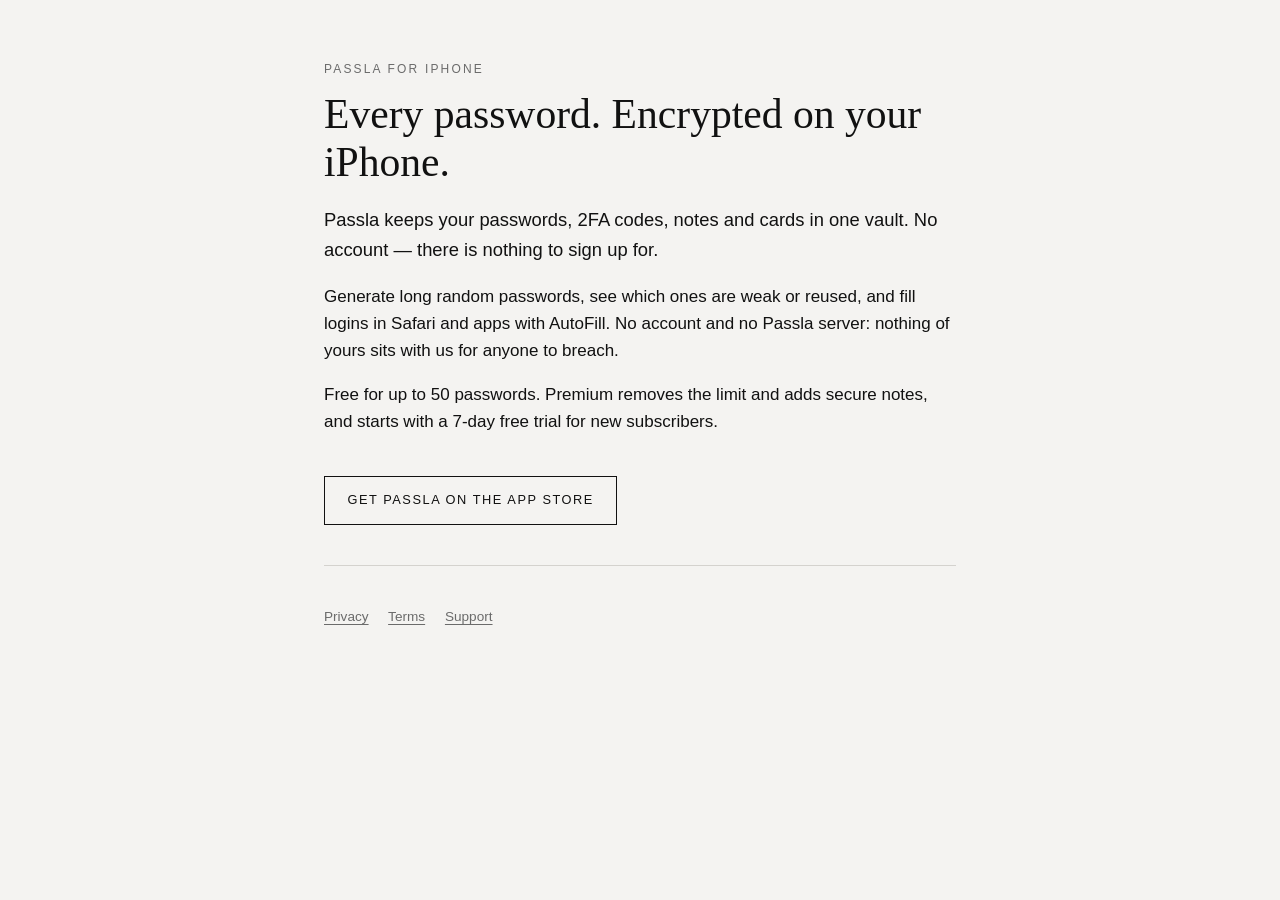
==== passla/index.html @ a2a9e6d6 "passla: site from Passla 5ec4833" ====
<!doctype html>
<html lang="en">
<head>
  <meta charset="utf-8">
  <meta name="viewport" content="width=device-width, initial-scale=1">
  <meta http-equiv="Content-Security-Policy" content="default-src 'self'; script-src 'self'; style-src 'self'; img-src 'self' data:; base-uri 'none'; form-action 'none'">
  <meta name="referrer" content="no-referrer">
  <title>Passla — Password Manager &amp; 2FA</title>
  <meta name="description" content="Passwords, 2FA codes, notes and cards in one vault, encrypted on your iPhone.">
  <link rel="stylesheet" href="style.css">
</head>
<body>
  <main>
    <p class="eyebrow">Passla for iPhone</p>
    <h1>Every password. Encrypted on your iPhone.</h1>
    <p class="lede">Passla keeps your passwords, 2FA codes, notes and cards in one vault. No account — there is nothing to sign up for.</p>
    <p>Generate long random passwords, see which ones are weak or reused, and fill logins in Safari and apps with AutoFill. No account and no Passla server: nothing of yours sits with us for anyone to breach.</p>
    <p>Free for up to 50 passwords. Premium removes the limit and adds secure notes, and starts with a 7-day free trial for new subscribers.</p>
    <a class="cta" href="get?ct=site">Get Passla on the App Store</a>
    <hr>
    <footer>
      <a href="privacy">Privacy</a>
      <a href="terms">Terms</a>
      <a href="support">Support</a>
    </footer>
  </main>
</body>
</html>
---- passla/style.css ----
:root {
  --ink: #111111;
  --paper: #f4f3f1;
  --gray: #6b6b6b;
  --hair: #d4d2ce;
}

@media (prefers-color-scheme: dark) {
  :root {
    --ink: #f4f3f1;
    --paper: #0c0c0e;
    --gray: #9a9a9a;
    --hair: #2e2e31;
  }
}

* {
  box-sizing: border-box;
}

body {
  margin: 0;
  background: var(--paper);
  color: var(--ink);
  font: 17px/1.6 -apple-system, BlinkMacSystemFont, 'Segoe UI', Roboto, Helvetica, Arial, sans-serif;
}

main {
  max-width: 42rem;
  margin: 0 auto;
  padding: 3rem 1.25rem 4rem;
}

h1,
h2 {
  font-family: 'Iowan Old Style', Georgia, 'Times New Roman', serif;
  font-weight: 400;
  line-height: 1.15;
}

h1 {
  font-size: 2.6rem;
  margin: 0 0 0.5rem;
}

h2 {
  font-size: 1.45rem;
  margin: 2.2rem 0 0.6rem;
}

.eyebrow {
  letter-spacing: 0.18em;
  text-transform: uppercase;
  font-size: 0.75rem;
  color: var(--gray);
}

.lede {
  font-size: 1.15rem;
}

a {
  color: inherit;
  text-underline-offset: 3px;
}

.cta {
  display: inline-block;
  margin-top: 1.5rem;
  padding: 0.8rem 1.4rem;
  border: 1px solid var(--ink);
  text-decoration: none;
  letter-spacing: 0.12em;
  text-transform: uppercase;
  font-size: 0.8rem;
}

hr {
  border: 0;
  border-top: 1px solid var(--hair);
  margin: 2.5rem 0;
}

footer {
  font-size: 0.85rem;
  color: var(--gray);
}

footer a {
  margin-right: 1rem;
}
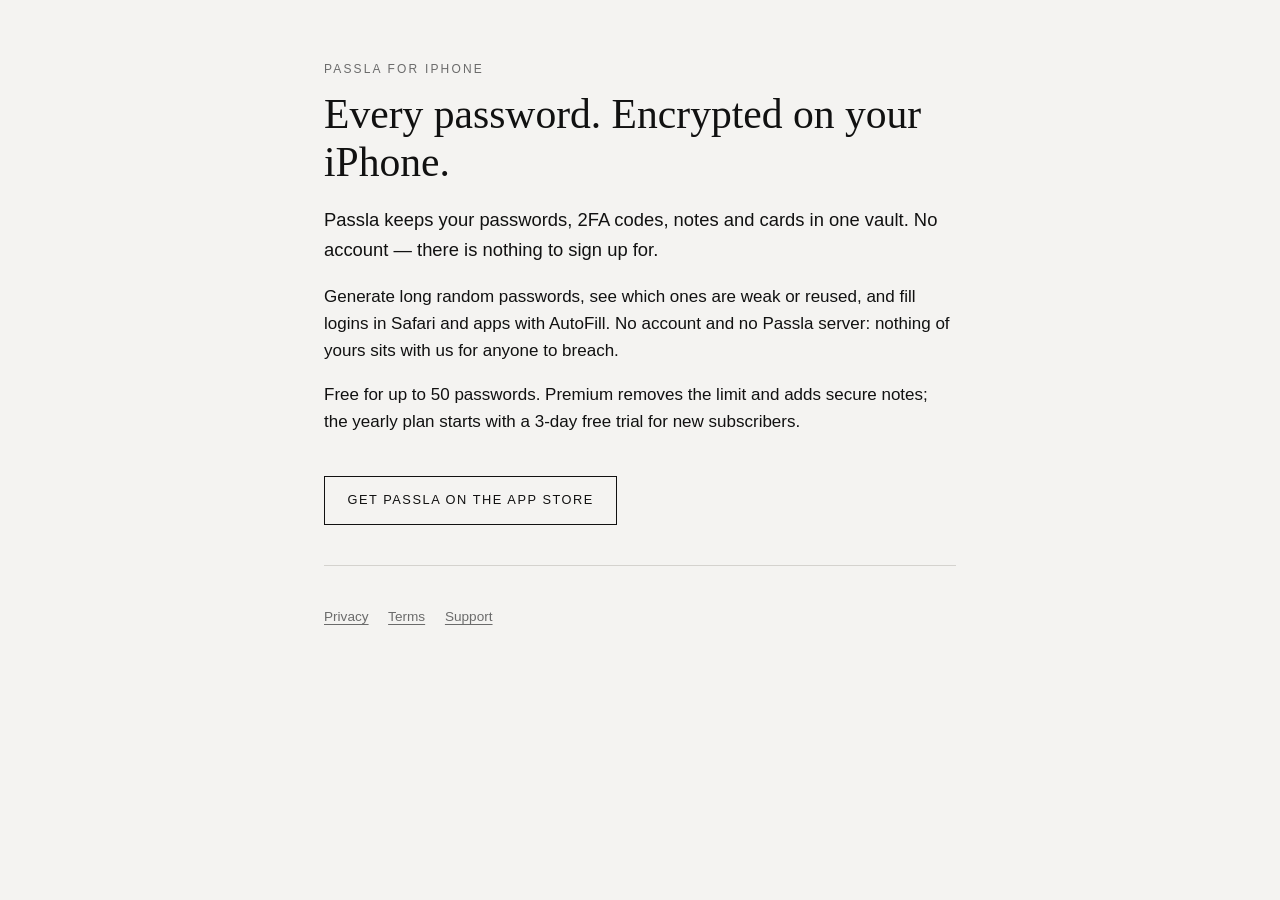
==== commit 4657fd02: "passla: site from Passla 16dff40" ====
--- a/passla/index.html
+++ b/passla/index.html
@@ -15,7 +15,7 @@
     <h1>Every password. Encrypted on your iPhone.</h1>
     <p class="lede">Passla keeps your passwords, 2FA codes, notes and cards in one vault. No account — there is nothing to sign up for.</p>
     <p>Generate long random passwords, see which ones are weak or reused, and fill logins in Safari and apps with AutoFill. No account and no Passla server: nothing of yours sits with us for anyone to breach.</p>
-    <p>Free for up to 50 passwords. Premium removes the limit and adds secure notes, and starts with a 7-day free trial for new subscribers.</p>
+    <p>Free for up to 50 passwords. Premium removes the limit and adds secure notes; the yearly plan starts with a 3-day free trial for new subscribers.</p>
     <a class="cta" href="get?ct=site">Get Passla on the App Store</a>
     <hr>
     <footer>
